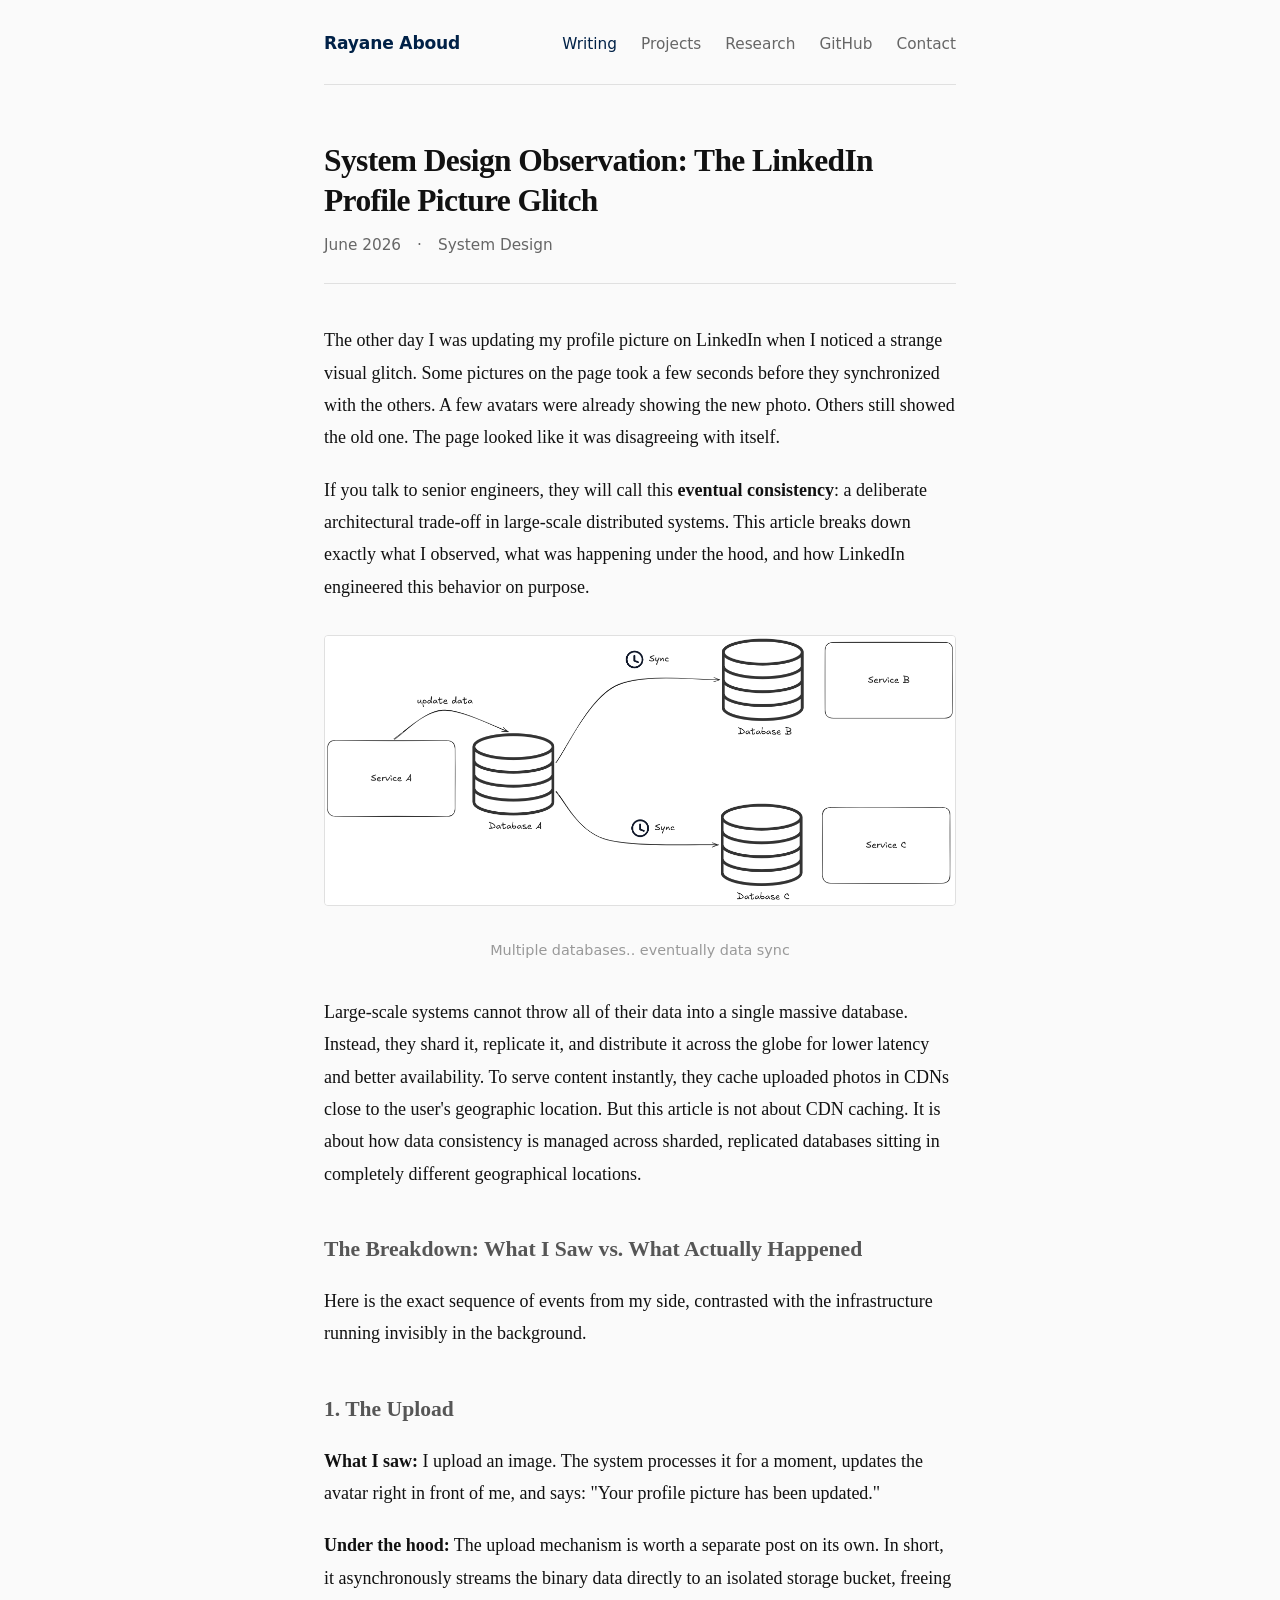
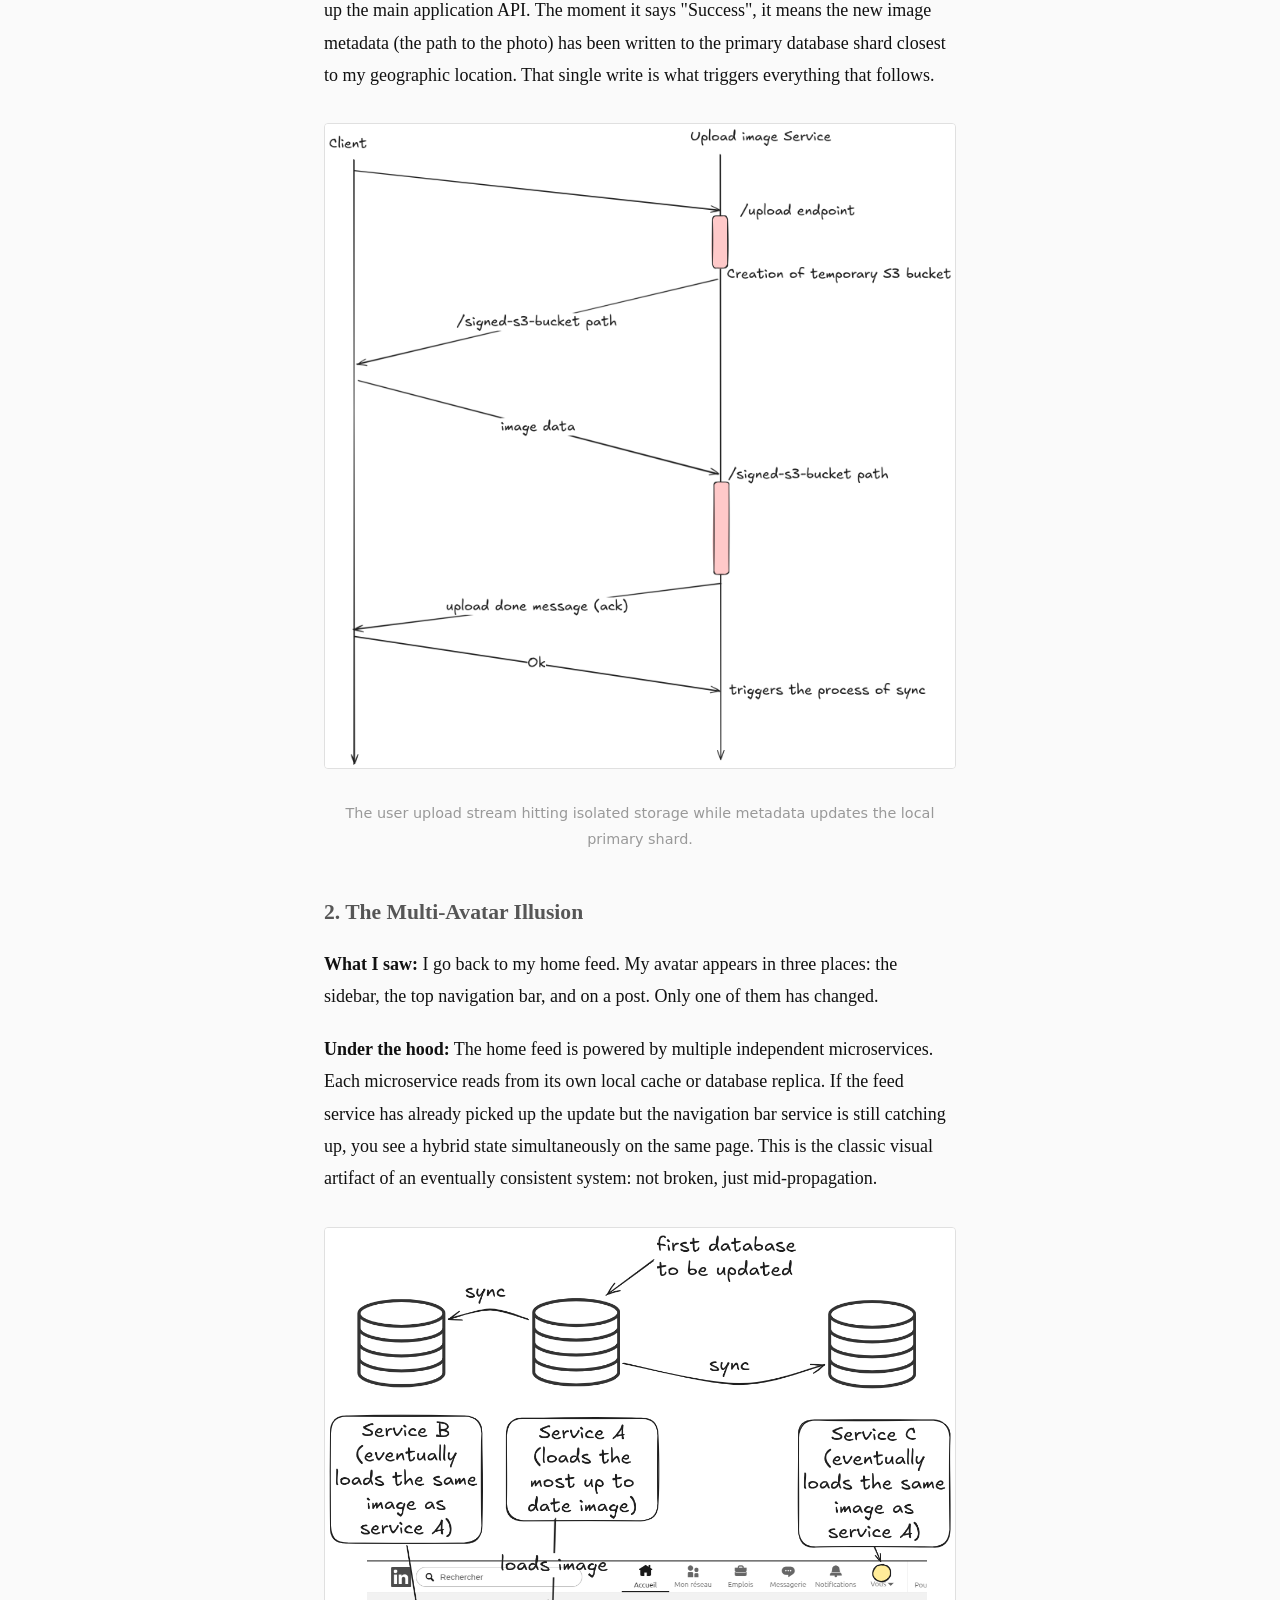
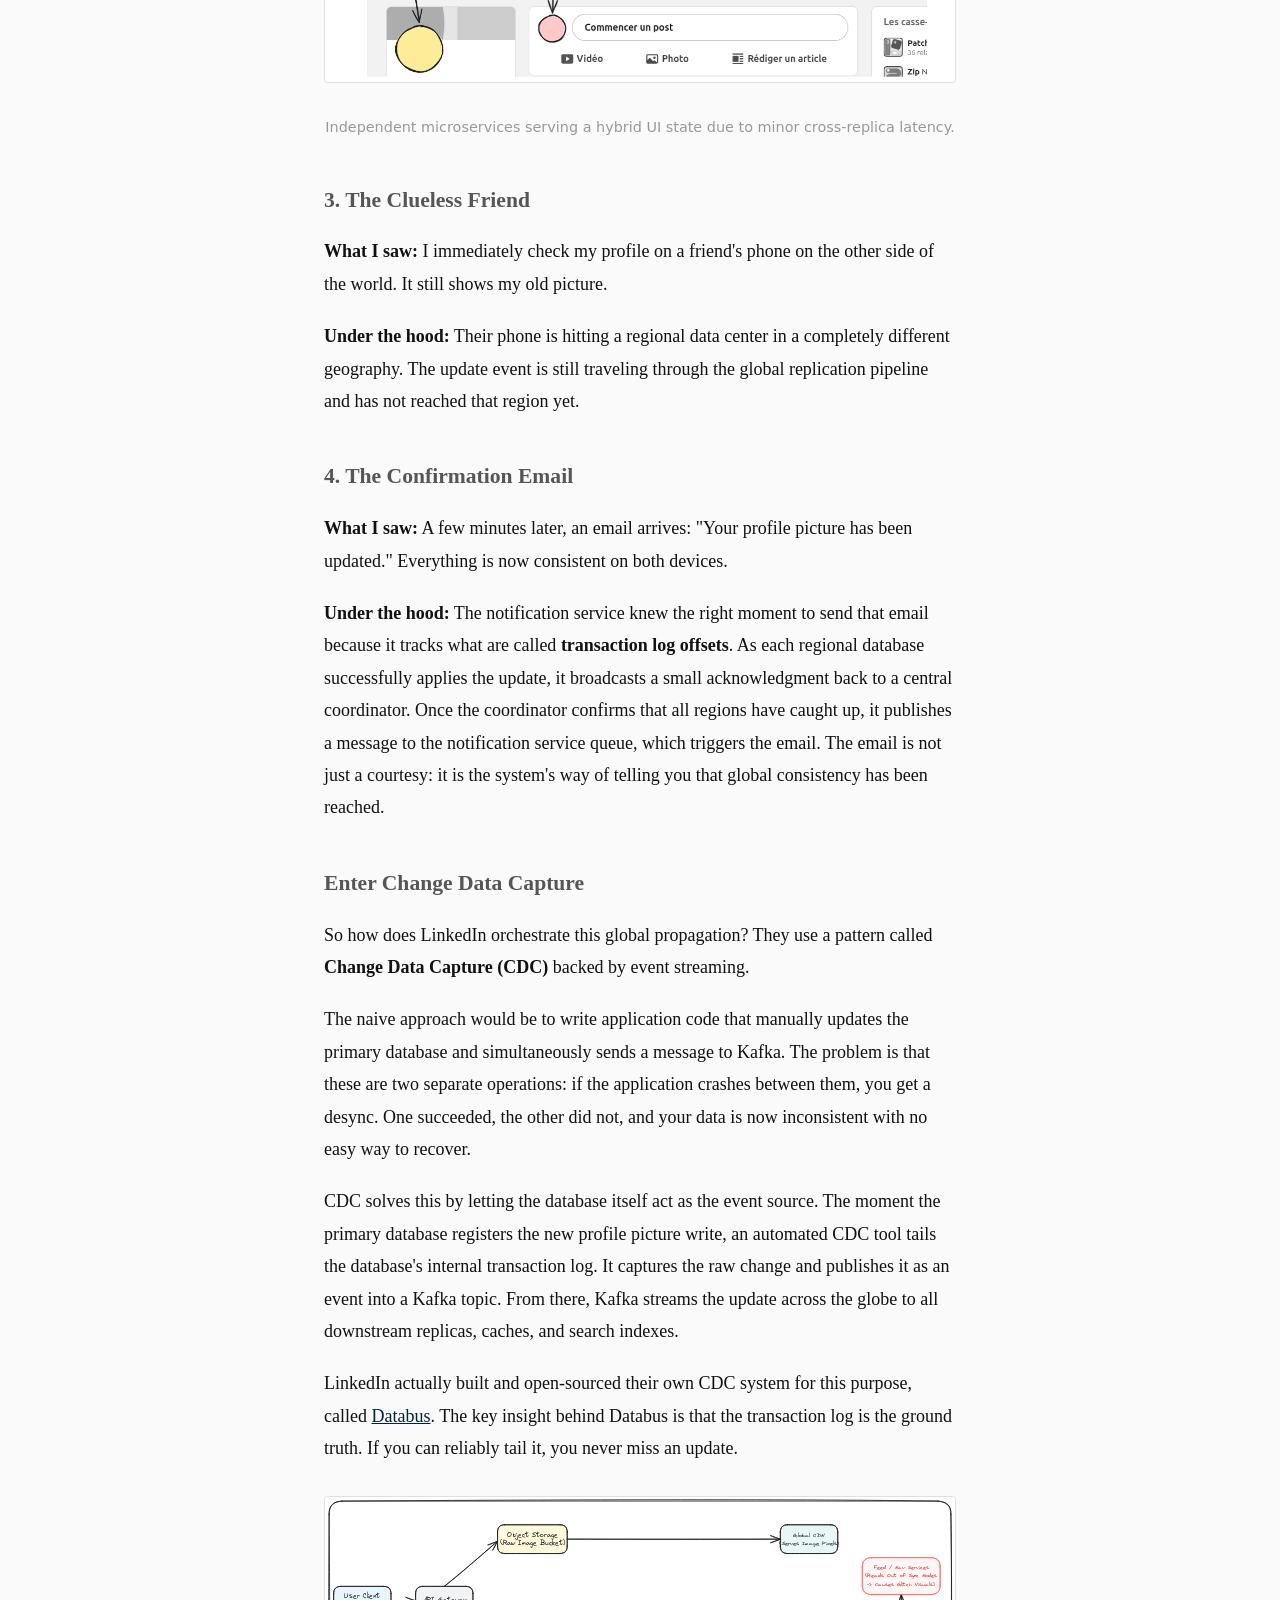
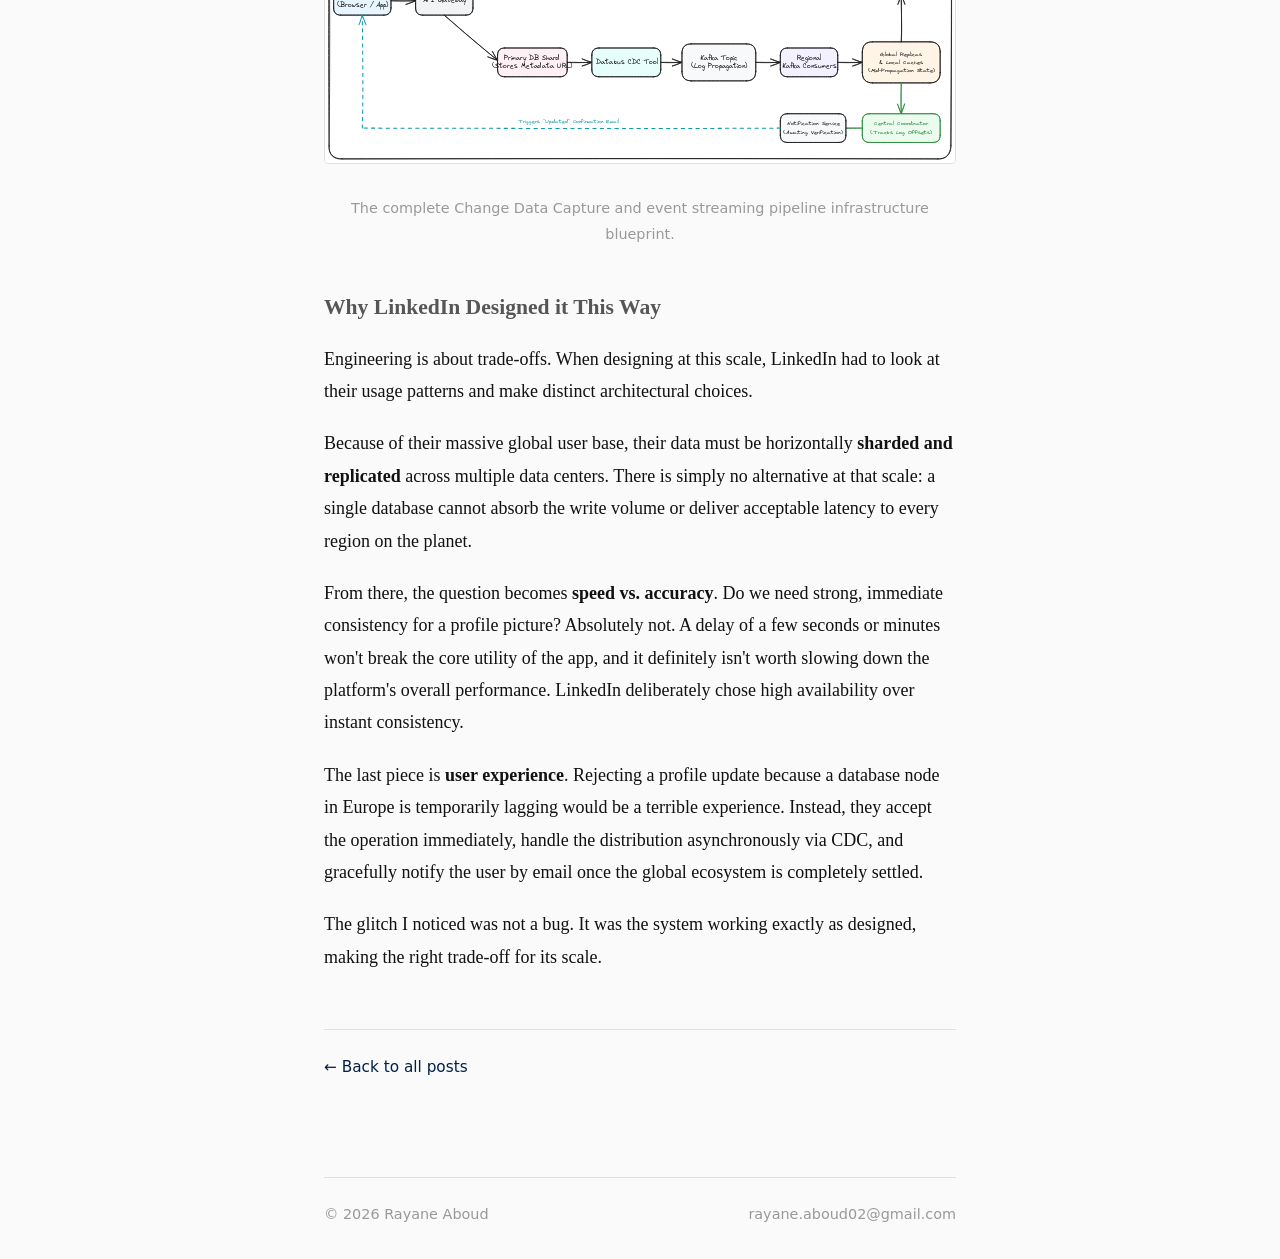
==== blogs/linkedin-consistency/index.html @ 49603ccf "system design linkedin profile picture consistency" ====
<!DOCTYPE html>
<html lang="en">
<head>
  <meta charset="UTF-8">
  <meta name="viewport" content="width=device-width, initial-scale=1.0">
  <title>System Design Observation: The LinkedIn Profile Picture Glitch — Rayane Aboud</title>
  <meta name="description" content="A profile picture update on LinkedIn revealed eventual consistency, CDC, and global database replication in action. Here is what was happening under the hood.">
  <meta property="og:type" content="article">
  <meta property="og:url" content="https://rayaneaboud.dev/blogs/linkedin-consistency/">
  <meta property="og:title" content="System Design in the Wild: The LinkedIn Profile Picture Glitch">
  <meta property="og:description" content="A profile picture update on LinkedIn revealed eventual consistency, CDC, and global database replication in action.">
  <link rel="icon" href="../../favicon.svg" type="image/svg+xml">
  <link rel="stylesheet" href="../../css/style.css">
</head>
<body>
  <div class="container">

    <nav>
      <a class="nav-logo" href="../../index.html">Rayane Aboud</a>
      <ul class="nav-links">
        <li><a href="../../blog.html" class="active">Writing</a></li>
        <li><a href="../../projects.html">Projects</a></li>
        <li><a href="../../research.html">Research</a></li>
        <li><a href="https://github.com/Rayane-Aboud" target="_blank" rel="noopener">GitHub</a></li>
        <li><a href="mailto:rayane.aboud02@gmail.com">Contact</a></li>
      </ul>
    </nav>

    <main>

      <div class="post-header">
        <h1>System Design Observation: The LinkedIn Profile Picture Glitch</h1>
        <div class="post-meta">
          <span>June 2026</span>
          <span>·</span>
          <span>System Design</span>
        </div>
      </div>

      <div class="article-body">

        <p>
          The other day I was updating my profile picture on LinkedIn when I noticed a strange
          visual glitch. Some pictures on the page took a few seconds before they synchronized
          with the others. A few avatars were already showing the new photo. Others still showed
          the old one. The page looked like it was disagreeing with itself.
        </p>

        <p>
          If you talk to senior engineers, they will call this <strong>eventual consistency</strong>:
          a deliberate architectural trade-off in large-scale distributed systems. This article
          breaks down exactly what I observed, what was happening under the hood, and how
          LinkedIn engineered this behavior on purpose.
        </p>

        <figure>
          <img src="assets/00-evnentual-consistency.png"
               alt="Diagram showing eventual consistency across distributed nodes"
               style="border: 1px solid var(--border); border-radius: 4px;">
          <figcaption>
            Multiple databases.. eventually data sync 
          </figcaption>
        </figure>

        <p>
          Large-scale systems cannot throw all of their data into a single massive database.
          Instead, they shard it, replicate it, and distribute it across the globe for lower
          latency and better availability. To serve content instantly, they cache uploaded photos
          in CDNs close to the user's geographic location. But this article is not about CDN
          caching. It is about how data consistency is managed across sharded, replicated databases
          sitting in completely different geographical locations.
        </p>

        <h2>The Breakdown: What I Saw vs. What Actually Happened</h2>

        <p>
          Here is the exact sequence of events from my side, contrasted with the infrastructure
          running invisibly in the background.
        </p>

        <h2>1. The Upload</h2>

        <p>
          <strong>What I saw:</strong> I upload an image. The system processes it for a moment,
          updates the avatar right in front of me, and says: "Your profile picture has been updated."
        </p>

        <p>
          <strong>Under the hood:</strong> The upload mechanism is worth a separate post on its own.
          In short, it asynchronously streams the binary data directly to an isolated storage bucket,
          freeing up the main application API. The moment it says "Success", it means the new image
          metadata (the path to the photo) has been written to the primary database shard closest
          to my geographic location. That single write is what triggers everything that follows.
        </p>

        <figure>
          <img src="assets/01-eventual-consistency.png"
               alt="Upload flow from client to primary database shard"
               style="border: 1px solid var(--border); border-radius: 4px;">
          <figcaption>
            The user upload stream hitting isolated storage while metadata updates the local primary shard.
          </figcaption>
        </figure>

        <h2>2. The Multi-Avatar Illusion</h2>

        <p>
          <strong>What I saw:</strong> I go back to my home feed. My avatar appears in three places:
          the sidebar, the top navigation bar, and on a post. Only one of them has changed.
        </p>

        <p>
          <strong>Under the hood:</strong> The home feed is powered by multiple independent
          microservices. Each microservice reads from its own local cache or database replica.
          If the feed service has already picked up the update but the navigation bar service
          is still catching up, you see a hybrid state simultaneously on the same page. This
          is the classic visual artifact of an eventually consistent system: not broken, just
          mid-propagation.
        </p>

        <figure>
          <img src="assets/02-evnetual-consistency.png"
               alt="Multiple microservices reading from different database replicas at different points in time"
               style="border: 1px solid var(--border); border-radius: 4px;">
          <figcaption>
            Independent microservices serving a hybrid UI state due to minor cross-replica latency.
          </figcaption>
        </figure>

        <h2>3. The Clueless Friend</h2>

        <p>
          <strong>What I saw:</strong> I immediately check my profile on a friend's phone on the
          other side of the world. It still shows my old picture.
        </p>

        <p>
          <strong>Under the hood:</strong> Their phone is hitting a regional data center in a
          completely different geography. The update event is still traveling through the global
          replication pipeline and has not reached that region yet.
        </p>

        <h2>4. The Confirmation Email</h2>

        <p>
          <strong>What I saw:</strong> A few minutes later, an email arrives: "Your profile picture
          has been updated." Everything is now consistent on both devices.
        </p>

        <p>
          <strong>Under the hood:</strong> The notification service knew the right moment to send
          that email because it tracks what are called <strong>transaction log offsets</strong>.
          As each regional database successfully applies the update, it broadcasts a small
          acknowledgment back to a central coordinator. Once the coordinator confirms that all
          regions have caught up, it publishes a message to the notification service queue,
          which triggers the email. The email is not just a courtesy: it is the system's way
          of telling you that global consistency has been reached.
        </p>

        <h2>Enter Change Data Capture</h2>

        <p>
          So how does LinkedIn orchestrate this global propagation? They use a pattern called
          <strong>Change Data Capture (CDC)</strong> backed by event streaming.
        </p>

        <p>
          The naive approach would be to write application code that manually updates the primary
          database and simultaneously sends a message to Kafka. The problem is that these are two
          separate operations: if the application crashes between them, you get a desync. One
          succeeded, the other did not, and your data is now inconsistent with no easy way to
          recover.
        </p>

        <p>
          CDC solves this by letting the database itself act as the event source. The moment the
          primary database registers the new profile picture write, an automated CDC tool tails
          the database's internal transaction log. It captures the raw change and publishes it as
          an event into a Kafka topic. From there, Kafka streams the update across the globe to
          all downstream replicas, caches, and search indexes.
        </p>

        <p>
          LinkedIn actually built and open-sourced their own CDC system for this purpose, called
          <a href="https://github.com/linkedin/databus" target="_blank" rel="noopener">Databus</a>.
          The key insight behind Databus is that the transaction log is the ground truth. If you
          can reliably tail it, you never miss an update.
        </p>

        <figure>
          <img src="assets/03-eventual-consistency.svg"
               alt="CDC pipeline: primary database to transaction log to Databus to Kafka to global replicas"
               style="border: 1px solid var(--border); border-radius: 4px;">
          <figcaption>
            The complete Change Data Capture and event streaming pipeline infrastructure blueprint.
          </figcaption>
        </figure>

        <h2>Why LinkedIn Designed it This Way</h2>

        <p>
          Engineering is about trade-offs. When designing at this scale, LinkedIn had to look
          at their usage patterns and make distinct architectural choices.
        </p>

        <p>
          Because of their massive global user base, their data must be horizontally
          <strong>sharded and replicated</strong> across multiple data centers. There is simply
          no alternative at that scale: a single database cannot absorb the write volume or
          deliver acceptable latency to every region on the planet.
        </p>

        <p>
          From there, the question becomes <strong>speed vs. accuracy</strong>. Do we need strong,
          immediate consistency for a profile picture? Absolutely not. A delay of a few seconds
          or minutes won't break the core utility of the app, and it definitely isn't worth
          slowing down the platform's overall performance. LinkedIn deliberately chose
          high availability over instant consistency.
        </p>

        <p>
          The last piece is <strong>user experience</strong>. Rejecting a profile update because
          a database node in Europe is temporarily lagging would be a terrible experience.
          Instead, they accept the operation immediately, handle the distribution asynchronously
          via CDC, and gracefully notify the user by email once the global ecosystem is
          completely settled.
        </p>

        <p>
          The glitch I noticed was not a bug. It was the system working exactly as designed,
          making the right trade-off for its scale.
        </p>

      </div>

      <div class="post-footer">
        <a href="../../blog.html">← Back to all posts</a>
      </div>

    </main>

    <footer>
      <span>© 2026 Rayane Aboud</span>
      <span><a href="mailto:rayane.aboud02@gmail.com">rayane.aboud02@gmail.com</a></span>
    </footer>

  </div>
</body>
</html>
---- css/style.css ----
*, *::before, *::after {
  box-sizing: border-box;
}

:root {
  --bg: #fafafa;
  --text: #111;
  --muted: #666;
  --faint: #999;
  --border: #e0e0e0;
  --accent: #002147;       /* Oxford blue */
  --accent-soft: #e8edf3;  /* Oxford blue tint for backgrounds */
  --max-w: 680px;
}

html {
  font-size: 18px;
}

body {
  font-family: Georgia, 'Times New Roman', serif;
  line-height: 1.75;
  color: var(--text);
  background: var(--bg);
  margin: 0;
  padding: 0;
}

.container {
  max-width: var(--max-w);
  margin: 0 auto;
  padding: 0 24px;
}

/* ── Nav ─────────────────────────────────────────── */

nav {
  padding: 28px 0 24px;
  display: flex;
  justify-content: space-between;
  align-items: baseline;
  border-bottom: 1px solid var(--border);
  margin-bottom: 0;
}

.nav-logo {
  font-family: system-ui, -apple-system, sans-serif;
  font-weight: 700;
  font-size: 0.95rem;
  text-decoration: none;
  color: var(--accent);
  letter-spacing: -0.01em;
}

.nav-links {
  display: flex;
  gap: 24px;
  list-style: none;
  margin: 0;
  padding: 0;
}

.nav-links a {
  text-decoration: none;
  color: var(--muted);
  font-size: 0.85rem;
  font-family: system-ui, -apple-system, sans-serif;
  transition: color 0.15s;
}

.nav-links a:hover,
.nav-links a.active {
  color: var(--accent);
}

/* ── Main ────────────────────────────────────────── */

main {
  padding: 56px 0 96px;
}

/* ── Typography ──────────────────────────────────── */

h1 {
  font-size: 1.6rem;
  font-weight: bold;
  margin: 0 0 6px;
  line-height: 1.3;
  letter-spacing: -0.02em;
}

h2 {
  font-family: system-ui, -apple-system, sans-serif;
  font-size: 0.75rem;
  font-weight: 600;
  letter-spacing: 0.08em;
  text-transform: uppercase;
  color: var(--accent);
  opacity: 0.7;
  margin: 56px 0 20px;
  padding-bottom: 8px;
  border-bottom: 1px solid var(--border);
}

h2:first-child {
  margin-top: 0;
}

h3 {
  font-size: 1rem;
  font-weight: bold;
  margin: 0 0 2px;
  line-height: 1.4;
}

p {
  margin: 0 0 16px;
}

a {
  color: var(--text);
}

a:hover {
  opacity: 0.7;
}

/* ── Hero / Intro ────────────────────────────────── */

.intro {
  margin-bottom: 0;
}

.intro-name {
  font-size: 1.5rem;
  font-weight: bold;
  letter-spacing: -0.02em;
  margin: 0 0 4px;
}

.intro-role {
  font-family: system-ui, -apple-system, sans-serif;
  font-size: 0.9rem;
  color: var(--muted);
  margin: 0 0 24px;
}

.intro-bio {
  font-size: 1rem;
  color: var(--text);
  margin: 0 0 20px;
  max-width: 580px;
}

.status-badge {
  display: inline-flex;
  align-items: center;
  gap: 8px;
  font-family: system-ui, -apple-system, sans-serif;
  font-size: 0.8rem;
  color: var(--muted);
  margin-bottom: 16px;
}

.status-badge a {
  color: var(--accent);
  text-decoration: underline;
  text-underline-offset: 2px;
}

.status-dot {
  width: 7px;
  height: 7px;
  background: #2d9f5c;
  border-radius: 50%;
  flex-shrink: 0;
  animation: blink 2.5s ease-in-out infinite;
}

@keyframes blink {
  0%, 100% { opacity: 1; }
  50% { opacity: 0.35; }
}

.intro-links {
  display: flex;
  gap: 16px;
  font-family: system-ui, -apple-system, sans-serif;
  font-size: 0.85rem;
  flex-wrap: wrap;
}

.intro-links a {
  color: var(--muted);
  text-decoration: none;
}

.intro-links a:hover {
  color: var(--text);
  opacity: 1;
}

/* ── Blog list (homepage preview + full page) ────── */

.post-list {
  list-style: none;
  margin: 0;
  padding: 0;
}

.post-list li {
  display: flex;
  justify-content: space-between;
  align-items: baseline;
  padding: 10px 0;
  border-bottom: 1px solid var(--border);
  gap: 16px;
}

.post-list li:first-child {
  border-top: 1px solid var(--border);
}

.post-list a {
  text-decoration: none;
  color: var(--text);
  font-size: 0.95rem;
}

.post-list a:hover {
  color: var(--accent);
  text-decoration: underline;
  opacity: 1;
}

.post-tag {
  font-family: system-ui, -apple-system, sans-serif;
  font-size: 0.75rem;
  color: var(--faint);
  background: #f0f0f0;
  padding: 2px 8px;
  border-radius: 3px;
  white-space: nowrap;
}

.post-date {
  font-family: system-ui, -apple-system, sans-serif;
  font-size: 0.8rem;
  color: var(--faint);
  white-space: nowrap;
}

/* ── Projects ────────────────────────────────────── */

.project-list {
  list-style: none;
  margin: 0;
  padding: 0;
}

.project-item {
  padding: 14px 0;
  border-bottom: 1px solid var(--border);
}

.project-item:first-child {
  border-top: 1px solid var(--border);
}

.project-header {
  display: flex;
  justify-content: space-between;
  align-items: baseline;
  gap: 16px;
  margin-bottom: 4px;
}

.project-name {
  font-family: system-ui, -apple-system, sans-serif;
  font-size: 0.95rem;
  font-weight: 600;
  color: var(--text);
  text-decoration: none;
}

.project-name:hover {
  color: var(--accent);
  text-decoration: underline;
  opacity: 1;
}

.project-stack {
  font-family: system-ui, -apple-system, sans-serif;
  font-size: 0.75rem;
  color: var(--faint);
  white-space: nowrap;
}

.project-desc {
  font-size: 0.9rem;
  color: var(--muted);
  margin: 0;
  line-height: 1.5;
}

/* ── Experience ──────────────────────────────────── */

.exp-item {
  padding: 14px 0;
  border-bottom: 1px solid var(--border);
}

.exp-item:first-child {
  border-top: 1px solid var(--border);
}

.exp-header {
  display: flex;
  justify-content: space-between;
  align-items: baseline;
  gap: 16px;
  margin-bottom: 2px;
}

.exp-role {
  font-family: system-ui, -apple-system, sans-serif;
  font-size: 0.95rem;
  font-weight: 600;
}

.exp-period {
  font-family: system-ui, -apple-system, sans-serif;
  font-size: 0.8rem;
  color: var(--faint);
  white-space: nowrap;
}

.exp-company {
  font-family: system-ui, -apple-system, sans-serif;
  font-size: 0.85rem;
  color: var(--muted);
  margin-bottom: 6px;
}

.exp-desc {
  font-size: 0.9rem;
  color: var(--muted);
  margin: 0;
  line-height: 1.55;
}

/* ── Skills ──────────────────────────────────────── */

.skills-table {
  width: 100%;
  border-collapse: collapse;
  font-size: 0.9rem;
}

.skills-table tr {
  border-bottom: 1px solid var(--border);
}

.skills-table tr:first-child {
  border-top: 1px solid var(--border);
}

.skills-table td {
  padding: 10px 0;
  vertical-align: top;
}

.skills-table td:first-child {
  font-family: system-ui, -apple-system, sans-serif;
  font-size: 0.8rem;
  color: var(--faint);
  width: 130px;
  padding-right: 16px;
  padding-top: 12px;
}

/* ── Education ───────────────────────────────────── */

.edu-item {
  padding: 14px 0;
  border-bottom: 1px solid var(--border);
}

.edu-item:first-child {
  border-top: 1px solid var(--border);
}

.edu-school {
  font-family: system-ui, -apple-system, sans-serif;
  font-size: 0.95rem;
  font-weight: 600;
  margin-bottom: 2px;
}

.edu-detail {
  font-family: system-ui, -apple-system, sans-serif;
  font-size: 0.85rem;
  color: var(--muted);
  margin: 0;
  line-height: 1.5;
}

/* ── Blog post (article page) ────────────────────── */

.post-header {
  margin-bottom: 40px;
  padding-bottom: 24px;
  border-bottom: 1px solid var(--border);
}

.post-header h1 {
  font-size: 1.75rem;
  margin-bottom: 10px;
}

.post-meta {
  font-family: system-ui, -apple-system, sans-serif;
  font-size: 0.85rem;
  color: var(--muted);
  display: flex;
  gap: 16px;
  align-items: center;
  flex-wrap: wrap;
}

.article-body {
  font-size: 1rem;
  line-height: 1.8;
}

.article-body h2 {
  font-family: Georgia, serif;
  font-size: 1.2rem;
  font-weight: bold;
  letter-spacing: 0;
  text-transform: none;
  color: var(--text);
  margin: 40px 0 16px;
  padding-bottom: 0;
  border-bottom: none;
}

.article-body h3 {
  font-size: 1rem;
  margin: 28px 0 10px;
}

.article-body p {
  margin: 0 0 20px;
}

.article-body a {
  color: var(--accent);
  text-decoration: underline;
}

.article-body code {
  font-family: 'Courier New', Courier, monospace;
  font-size: 0.85em;
  background: #f0f0f0;
  padding: 1px 5px;
  border-radius: 3px;
}

.article-body pre {
  background: #f0f0f0;
  padding: 20px;
  border-radius: 6px;
  overflow-x: auto;
  margin: 0 0 24px;
  border-left: 3px solid var(--accent);
  opacity: 0.95;
}

.article-body pre code {
  background: none;
  padding: 0;
  font-size: 0.85rem;
  line-height: 1.6;
}

.article-body blockquote {
  border-left: 3px solid var(--border);
  margin: 0 0 20px;
  padding: 4px 20px;
  color: var(--muted);
}

.article-body ul,
.article-body ol {
  margin: 0 0 20px;
  padding-left: 24px;
}

.article-body li {
  margin-bottom: 6px;
}

.article-body img {
  max-width: 100%;
  height: auto;
  display: block;
  margin: 32px auto;
}

.article-body figure {
  margin: 32px 0;
}

.article-body figcaption {
  font-family: system-ui, -apple-system, sans-serif;
  font-size: 0.8rem;
  color: var(--faint);
  text-align: center;
  margin-top: 8px;
}

.post-footer {
  margin-top: 56px;
  padding-top: 24px;
  border-top: 1px solid var(--border);
  font-family: system-ui, -apple-system, sans-serif;
  font-size: 0.85rem;
  color: var(--muted);
}

.post-footer a {
  color: var(--accent);
  text-decoration: none;
}

.post-footer a:hover {
  text-decoration: underline;
  opacity: 1;
}

/* ── Footer ──────────────────────────────────────── */

footer {
  padding: 24px 0 32px;
  border-top: 1px solid var(--border);
  font-family: system-ui, -apple-system, sans-serif;
  font-size: 0.8rem;
  color: var(--faint);
  display: flex;
  justify-content: space-between;
  align-items: center;
  gap: 16px;
  flex-wrap: wrap;
}

footer a {
  color: var(--faint);
  text-decoration: none;
}

footer a:hover {
  color: var(--text);
  opacity: 1;
}

/* ── Responsive ──────────────────────────────────── */

@media (max-width: 600px) {
  html {
    font-size: 16px;
  }

  .container {
    padding: 0 16px;
  }

  nav {
    flex-direction: column;
    gap: 12px;
  }

  .exp-header,
  .project-header {
    flex-direction: column;
    gap: 2px;
  }

  .post-list li {
    flex-direction: column;
    gap: 4px;
  }

  footer {
    flex-direction: column;
    align-items: flex-start;
    gap: 6px;
  }
}
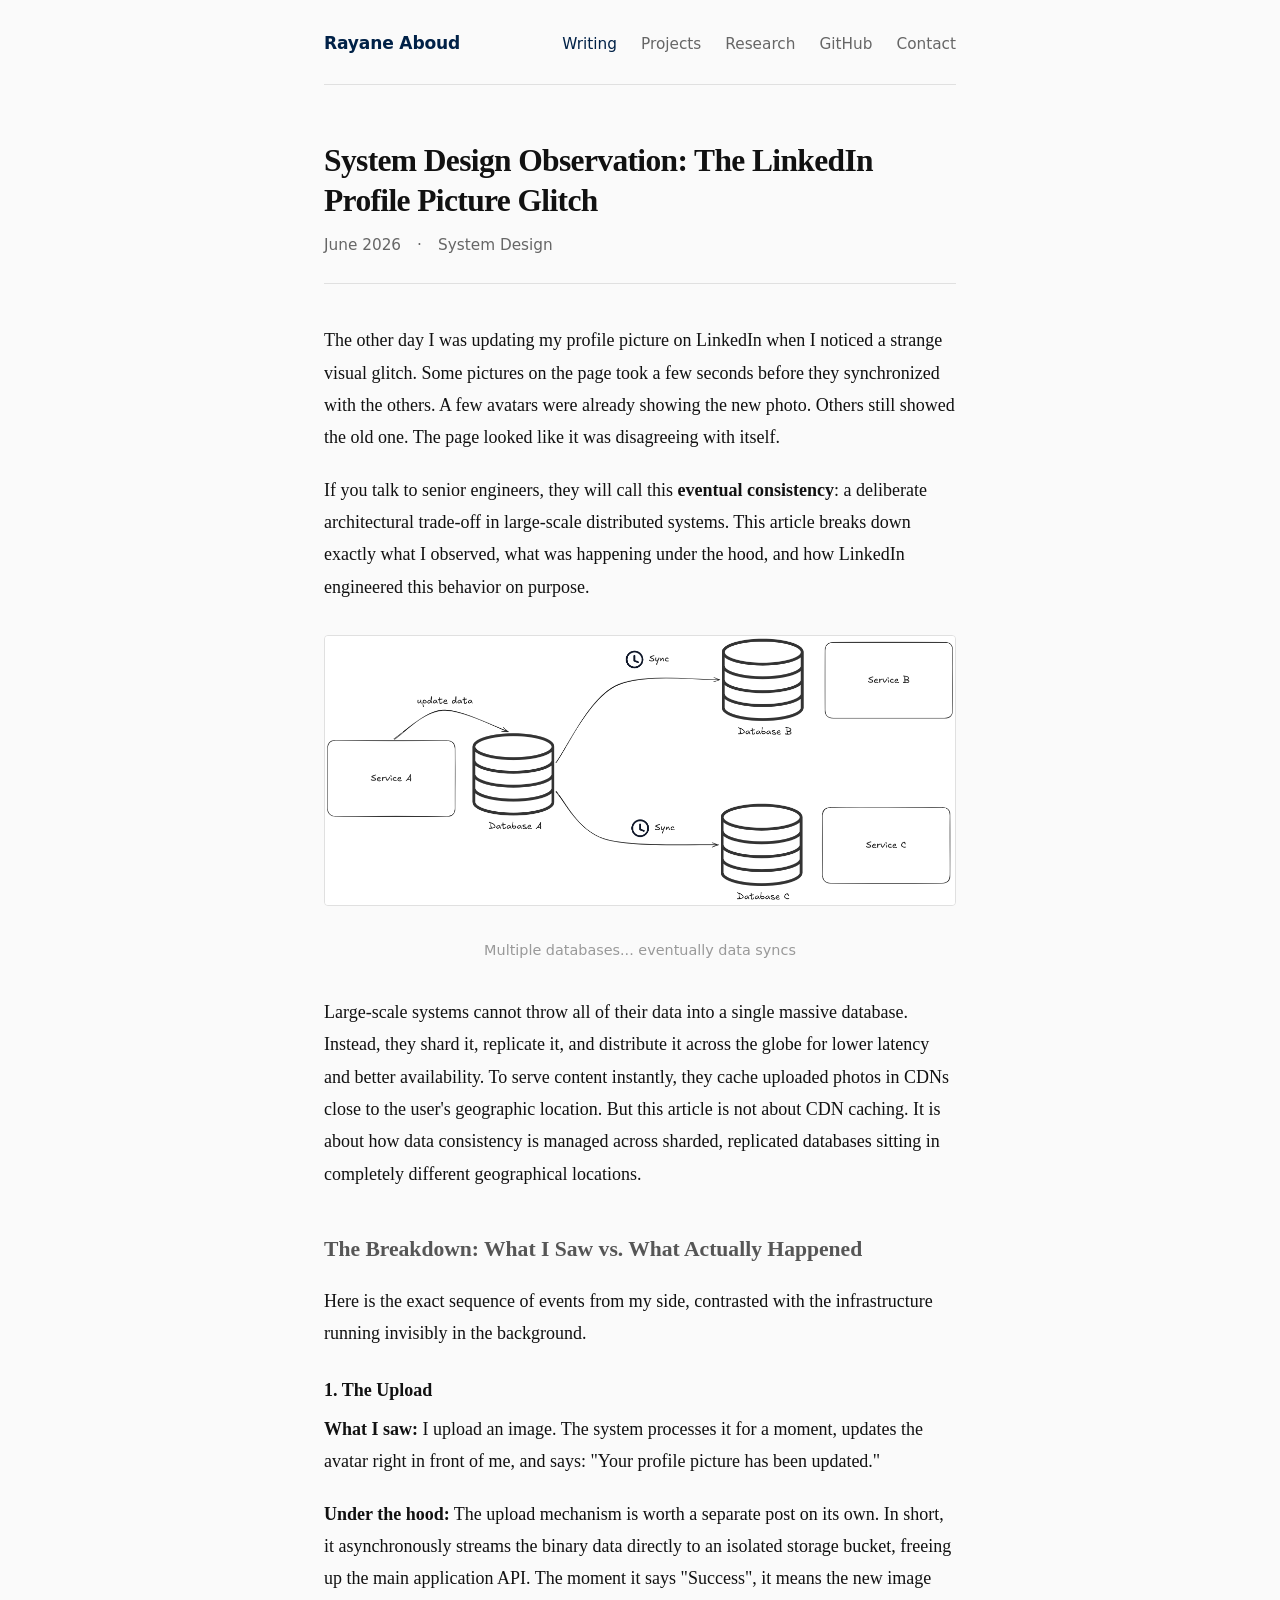
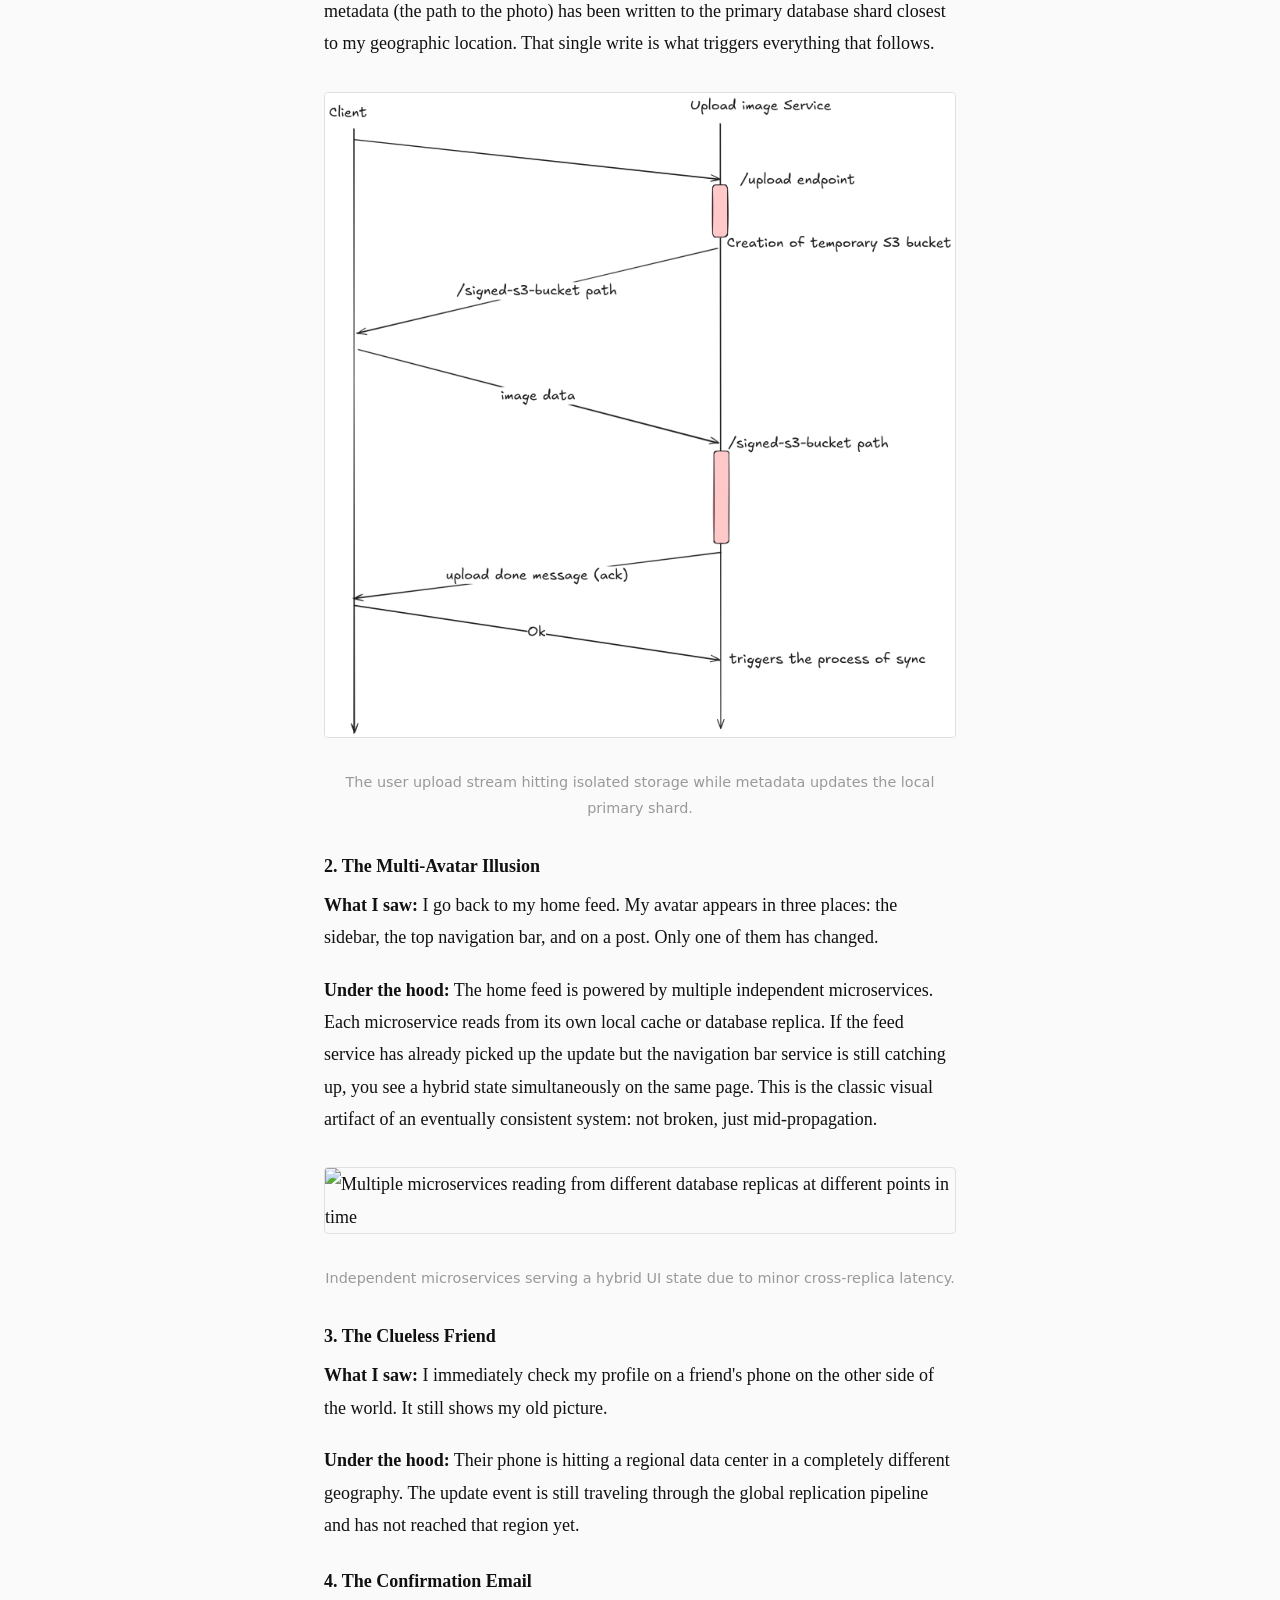
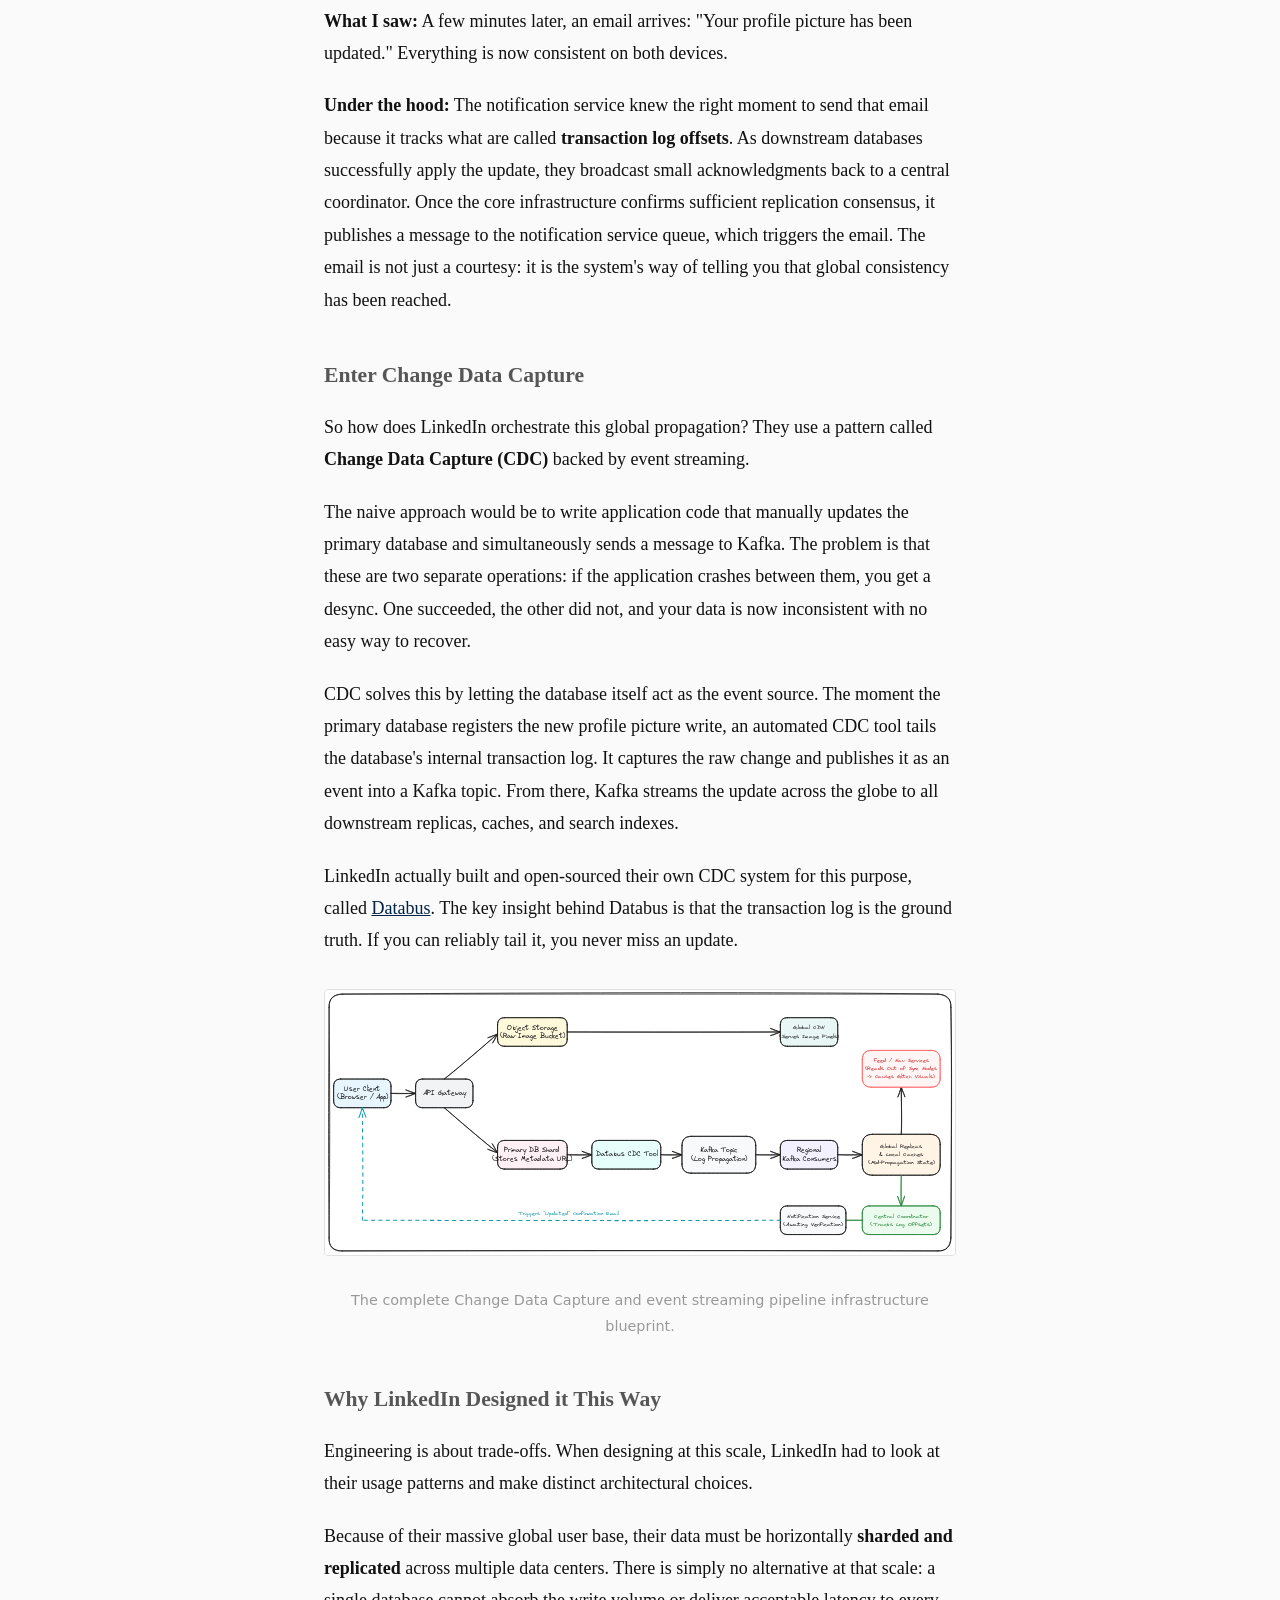
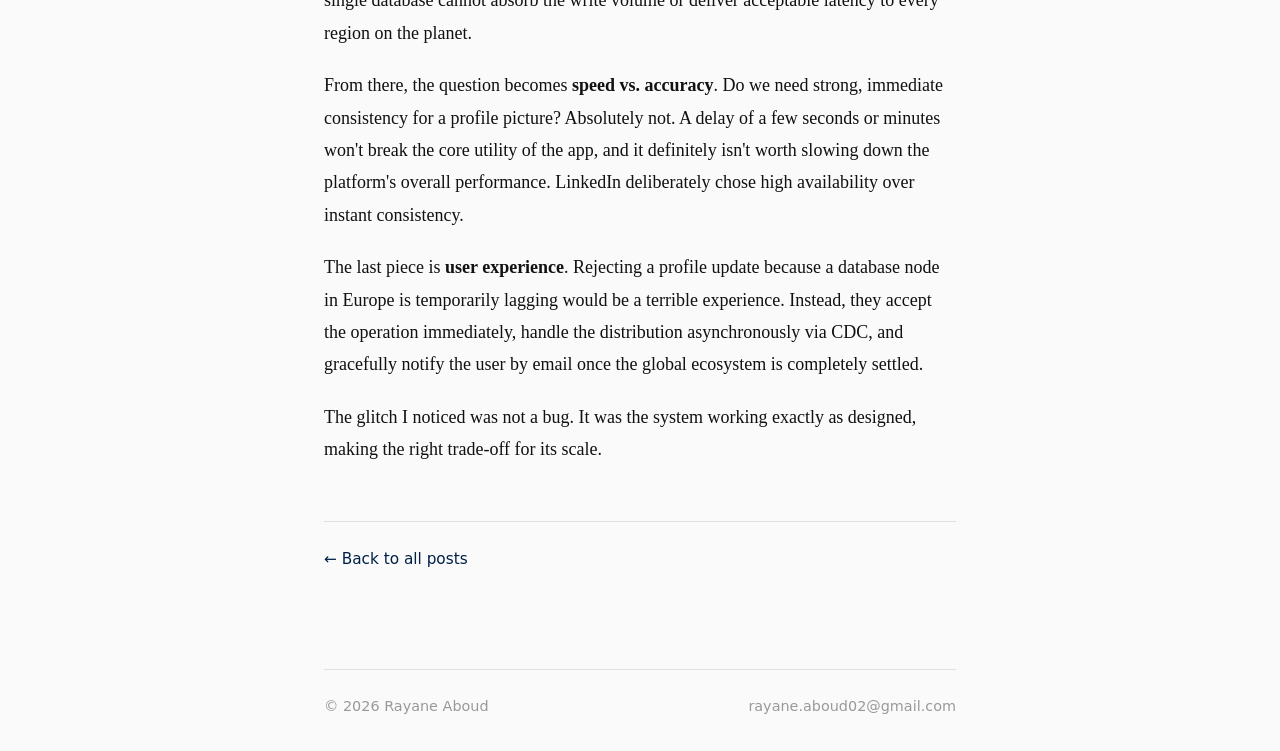
==== commit b116a420: "fixed typo" ====
--- a/blogs/linkedin-consistency/index.html
+++ b/blogs/linkedin-consistency/index.html
@@ -7,7 +7,7 @@
   <meta name="description" content="A profile picture update on LinkedIn revealed eventual consistency, CDC, and global database replication in action. Here is what was happening under the hood.">
   <meta property="og:type" content="article">
   <meta property="og:url" content="https://rayaneaboud.dev/blogs/linkedin-consistency/">
-  <meta property="og:title" content="System Design in the Wild: The LinkedIn Profile Picture Glitch">
+  <meta property="og:title" content="System Design Observation: The LinkedIn Profile Picture Glitch">
   <meta property="og:description" content="A profile picture update on LinkedIn revealed eventual consistency, CDC, and global database replication in action.">
   <link rel="icon" href="../../favicon.svg" type="image/svg+xml">
   <link rel="stylesheet" href="../../css/style.css">
@@ -54,11 +54,11 @@
         </p>
 
         <figure>
-          <img src="assets/00-evnentual-consistency.png"
+          <img src="assets/00-eventual-consistency.png"
                alt="Diagram showing eventual consistency across distributed nodes"
                style="border: 1px solid var(--border); border-radius: 4px;">
           <figcaption>
-            Multiple databases.. eventually data sync 
+            Multiple databases... eventually data syncs 
           </figcaption>
         </figure>
 
@@ -78,7 +78,7 @@
           running invisibly in the background.
         </p>
 
-        <h2>1. The Upload</h2>
+        <h3>1. The Upload</h3>
 
         <p>
           <strong>What I saw:</strong> I upload an image. The system processes it for a moment,
@@ -102,7 +102,7 @@
           </figcaption>
         </figure>
 
-        <h2>2. The Multi-Avatar Illusion</h2>
+        <h3>2. The Multi-Avatar Illusion</h3>
 
         <p>
           <strong>What I saw:</strong> I go back to my home feed. My avatar appears in three places:
@@ -119,7 +119,7 @@
         </p>
 
         <figure>
-          <img src="assets/02-evnetual-consistency.png"
+          <img src="assets/02-eventual-consistency.png"
                alt="Multiple microservices reading from different database replicas at different points in time"
                style="border: 1px solid var(--border); border-radius: 4px;">
           <figcaption>
@@ -127,7 +127,7 @@
           </figcaption>
         </figure>
 
-        <h2>3. The Clueless Friend</h2>
+        <h3>3. The Clueless Friend</h3>
 
         <p>
           <strong>What I saw:</strong> I immediately check my profile on a friend's phone on the
@@ -140,7 +140,7 @@
           replication pipeline and has not reached that region yet.
         </p>
 
-        <h2>4. The Confirmation Email</h2>
+        <h3>4. The Confirmation Email</h3>
 
         <p>
           <strong>What I saw:</strong> A few minutes later, an email arrives: "Your profile picture
@@ -150,9 +150,9 @@
         <p>
           <strong>Under the hood:</strong> The notification service knew the right moment to send
           that email because it tracks what are called <strong>transaction log offsets</strong>.
-          As each regional database successfully applies the update, it broadcasts a small
-          acknowledgment back to a central coordinator. Once the coordinator confirms that all
-          regions have caught up, it publishes a message to the notification service queue,
+          As downstream databases successfully apply the update, they broadcast small
+          acknowledgments back to a central coordinator. Once the core infrastructure confirms 
+          sufficient replication consensus, it publishes a message to the notification service queue,
           which triggers the email. The email is not just a courtesy: it is the system's way
           of telling you that global consistency has been reached.
         </p>
